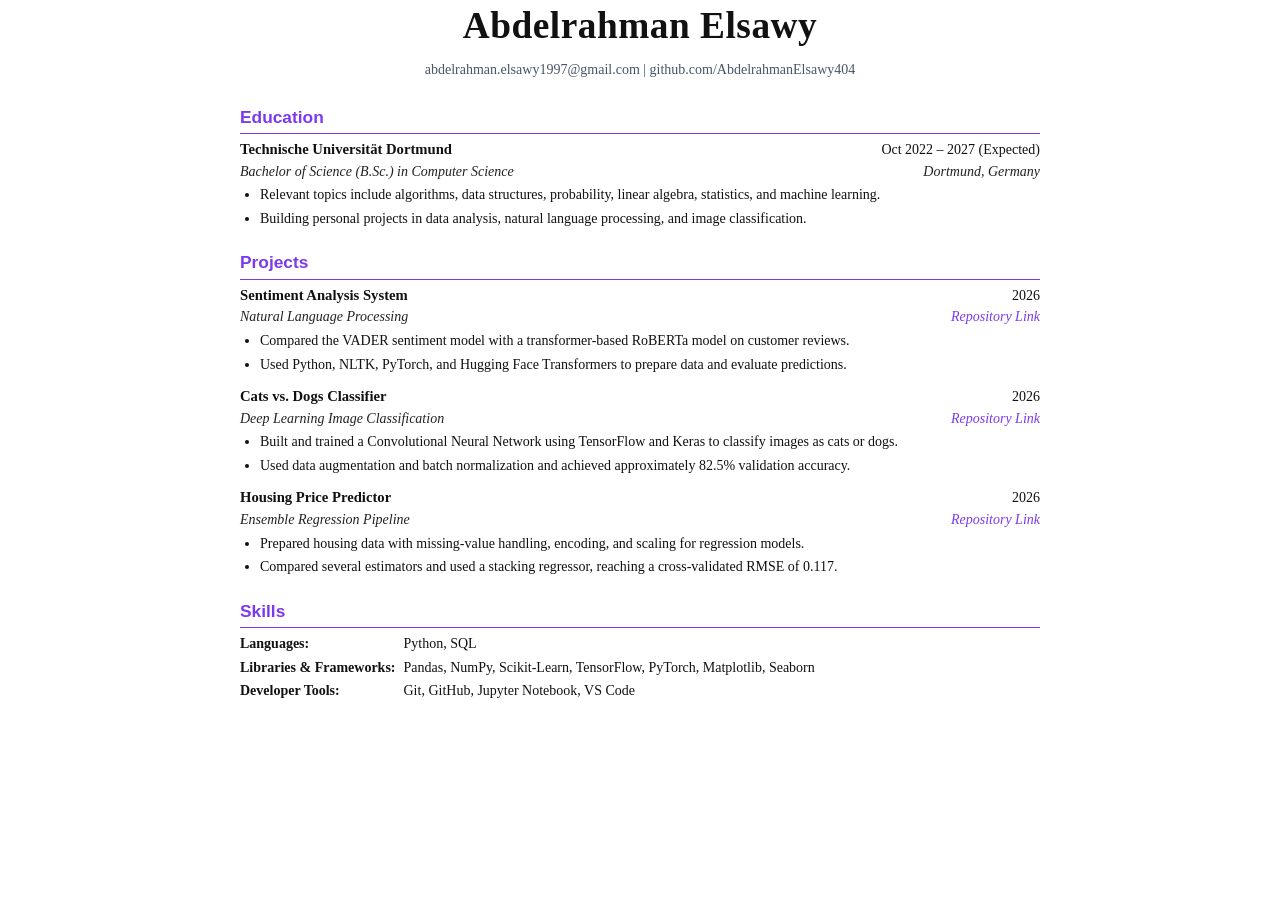
==== resume.html @ c59b810e "Publish portfolio" ====
<!DOCTYPE html>
<html lang="en">
<head>
    <meta charset="UTF-8">
    <meta name="viewport" content="width=device-width, initial-scale=1.0">
    <title>Abdelrahman Elsawy - Resume</title>
    <style>
        @page {
            size: A4;
            margin: 20mm 20mm 20mm 20mm;
        }
        
        body {
            font-family: 'Times New Roman', Times, Georgia, serif;
            color: #111111;
            line-height: 1.4;
            margin: 0;
            padding: 0;
            font-size: 11pt;
            background-color: #ffffff;
        }

        a {
            color: rgb(124, 58, 237);
            text-decoration: none;
        }

        a:hover {
            text-decoration: underline;
        }

        .container {
            max-width: 800px;
            margin: 0 auto;
            padding: 0 10px;
        }

        /* Header section */
        header {
            text-align: center;
            margin-bottom: 25px;
        }

        h1 {
            font-size: 28pt;
            font-weight: bold;
            margin: 0 0 8px 0;
            letter-spacing: 0.5px;
        }

        .contact-info {
            font-size: 10.5pt;
            color: #475569;
            margin: 0;
        }

        .contact-info a {
            color: #475569;
            text-decoration: none;
            transition: color 0.15s ease;
        }

        .contact-info a:hover {
            color: rgb(124, 58, 237);
            text-decoration: underline;
        }

        /* Section Headings */
        section {
            margin-bottom: 22px;
        }

        h2 {
            font-size: 13pt;
            color: rgb(124, 58, 237); /* Accent Purple */
            font-weight: bold;
            margin: 0 0 5px 0;
            padding-bottom: 4px;
            border-bottom: 1px solid rgb(124, 58, 237);
            font-family: -apple-system, BlinkMacSystemFont, "Segoe UI", Roboto, Helvetica, Arial, sans-serif;
            text-transform: capitalize;
        }

        /* CV Item list layout */
        .cv-item {
            margin-bottom: 12px;
        }

        .cv-item-header {
            display: flex;
            justify-content: space-between;
            align-items: baseline;
            font-weight: bold;
            font-size: 11pt;
            margin-bottom: 2px;
        }

        .cv-item-sub {
            display: flex;
            justify-content: space-between;
            align-items: baseline;
            font-style: italic;
            color: #222222;
            font-size: 10.5pt;
            margin-bottom: 4px;
        }

        .cv-item-title {
            font-weight: bold;
        }

        .cv-item-date, .cv-item-location {
            font-weight: normal;
            font-size: 10.5pt;
            text-align: right;
        }

        /* Lists */
        ul {
            margin: 0 0 0 20px;
            padding: 0;
            list-style-type: disc;
        }

        li {
            margin-bottom: 4px;
            font-size: 10.5pt;
            text-align: justify;
        }

        /* Skills layout */
        .skills-list {
            margin-top: 6px;
            font-size: 10.5pt;
        }

        .skills-list p {
            margin: 4px 0;
        }

        .skills-list strong {
            font-size: 10.5pt;
            color: #111111;
            display: inline-block;
            width: 160px;
        }

        /* Print optimization */
        @media print {
            body {
                background-color: transparent;
                -webkit-print-color-adjust: exact;
                print-color-adjust: exact;
            }
            .container {
                width: 100%;
                padding: 0;
            }
        }
    </style>
</head>
<body>
    <div class="container">
        
        <!-- Header -->
        <header>
            <h1>Abdelrahman Elsawy</h1>
            <p class="contact-info">
                <a href="mailto:abdelrahman.elsawy1997@gmail.com">abdelrahman.elsawy1997@gmail.com</a> | 
                <a href="https://github.com/AbdelrahmanElsawy404" target="_blank" rel="noopener noreferrer">github.com/AbdelrahmanElsawy404</a>
            </p>
        </header>

        <!-- Education -->
        <section>
            <h2>Education</h2>
            <div class="cv-item">
                <div class="cv-item-header">
                    <span class="cv-item-title">Technische Universität Dortmund</span>
                    <span class="cv-item-date">Oct 2022 &ndash; 2027 (Expected)</span>
                </div>
                <div class="cv-item-sub">
                    <span>Bachelor of Science (B.Sc.) in Computer Science</span>
                    <span class="cv-item-location">Dortmund, Germany</span>
                </div>
                <ul>
                    <li>Relevant topics include algorithms, data structures, probability, linear algebra, statistics, and machine learning.</li>
                    <li>Building personal projects in data analysis, natural language processing, and image classification.</li>
                </ul>
            </div>
        </section>

        <!-- Projects / Research Experience -->
        <section>
            <h2>Projects</h2>

            <!-- Sentiment Analysis System -->
            <div class="cv-item">
                <div class="cv-item-header">
                    <span class="cv-item-title">Sentiment Analysis System</span>
                    <span class="cv-item-date">2026</span>
                </div>
                <div class="cv-item-sub">
                    <span>Natural Language Processing</span>
                    <span class="cv-item-location"><a href="https://github.com/AbdelrahmanElsawy404/Sentiment-Analysis-System" target="_blank" rel="noopener noreferrer">Repository Link</a></span>
                </div>
                <ul>
                    <li>Compared the VADER sentiment model with a transformer-based RoBERTa model on customer reviews.</li>
                    <li>Used Python, NLTK, PyTorch, and Hugging Face Transformers to prepare data and evaluate predictions.</li>
                </ul>
            </div>

            <!-- Cats vs. Dogs Classifier -->
            <div class="cv-item">
                <div class="cv-item-header">
                    <span class="cv-item-title">Cats vs. Dogs Classifier</span>
                    <span class="cv-item-date">2026</span>
                </div>
                <div class="cv-item-sub">
                    <span>Deep Learning Image Classification</span>
                    <span class="cv-item-location"><a href="https://github.com/AbdelrahmanElsawy404/Image-Classification" target="_blank" rel="noopener noreferrer">Repository Link</a></span>
                </div>
                <ul>
                    <li>Built and trained a Convolutional Neural Network using TensorFlow and Keras to classify images as cats or dogs.</li>
                    <li>Used data augmentation and batch normalization and achieved approximately 82.5% validation accuracy.</li>
                </ul>
            </div>

            <!-- Housing Price Predictor -->
            <div class="cv-item">
                <div class="cv-item-header">
                    <span class="cv-item-title">Housing Price Predictor</span>
                    <span class="cv-item-date">2026</span>
                </div>
                <div class="cv-item-sub">
                    <span>Ensemble Regression Pipeline</span>
                    <span class="cv-item-location"><a href="https://github.com/AbdelrahmanElsawy404/Housing-Price-Predictor" target="_blank" rel="noopener noreferrer">Repository Link</a></span>
                </div>
                <ul>
                    <li>Prepared housing data with missing-value handling, encoding, and scaling for regression models.</li>
                    <li>Compared several estimators and used a stacking regressor, reaching a cross-validated RMSE of 0.117.</li>
                </ul>
            </div>
        </section>

        <!-- Skills -->
        <section>
            <h2>Skills</h2>
            <div class="skills-list">
                <p><strong>Languages:</strong> Python, SQL</p>
                <p><strong>Libraries & Frameworks:</strong> Pandas, NumPy, Scikit-Learn, TensorFlow, PyTorch, Matplotlib, Seaborn</p>
                <p><strong>Developer Tools:</strong> Git, GitHub, Jupyter Notebook, VS Code</p>
            </div>
        </section>

    </div>
</body>
</html>
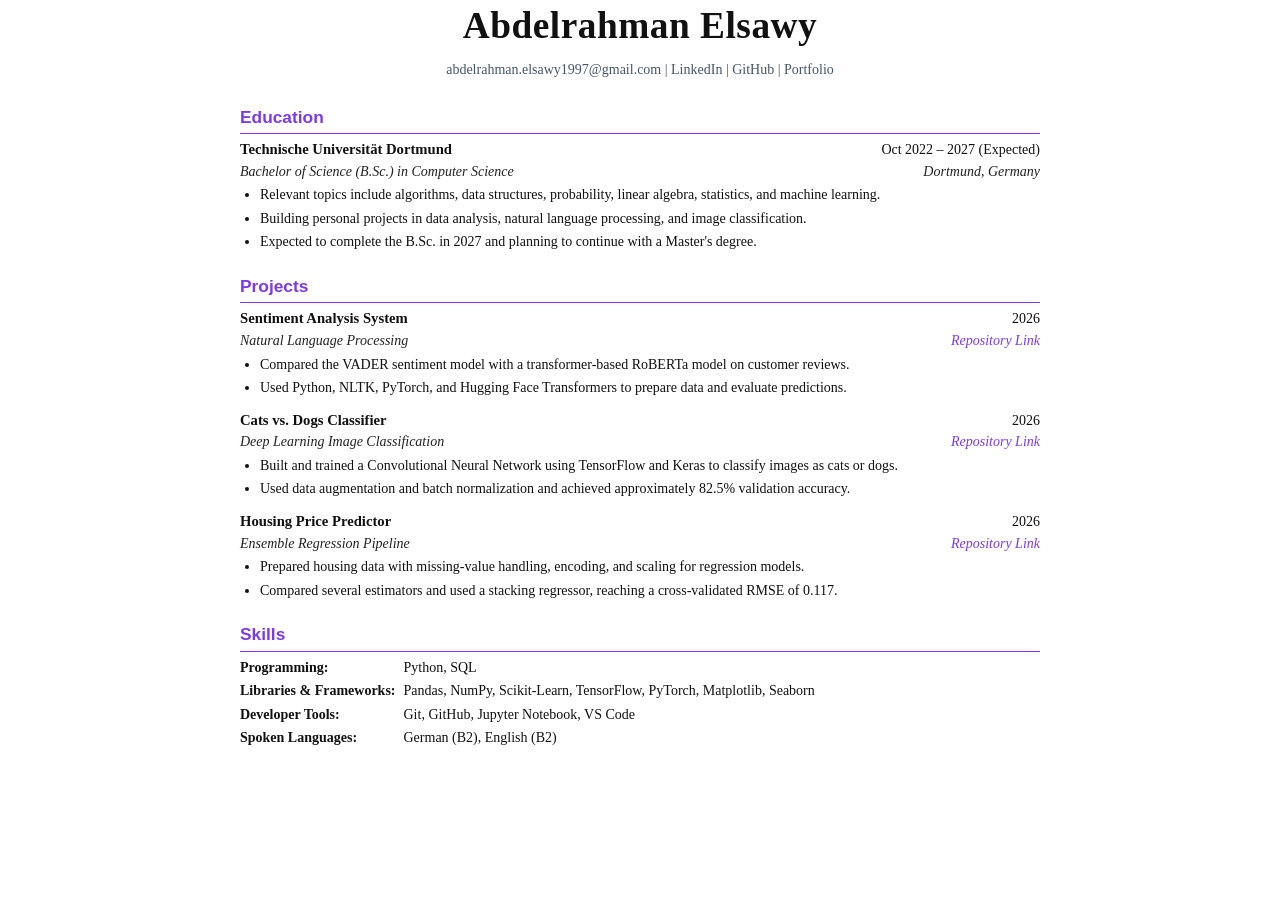
==== commit 1403406a: "Update resume" ====
--- a/resume.html
+++ b/resume.html
@@ -167,7 +167,9 @@
             <h1>Abdelrahman Elsawy</h1>
             <p class="contact-info">
                 <a href="mailto:abdelrahman.elsawy1997@gmail.com">abdelrahman.elsawy1997@gmail.com</a> | 
-                <a href="https://github.com/AbdelrahmanElsawy404" target="_blank" rel="noopener noreferrer">github.com/AbdelrahmanElsawy404</a>
+                <a href="https://www.linkedin.com/in/abdelrahman-elsawy-053952407" target="_blank" rel="noopener noreferrer">LinkedIn</a> |
+                <a href="https://github.com/AbdelrahmanElsawy404" target="_blank" rel="noopener noreferrer">GitHub</a> |
+                <a href="https://abdelrahman-portfolio-bla.pages.dev" target="_blank" rel="noopener noreferrer">Portfolio</a>
             </p>
         </header>
 
@@ -186,6 +188,7 @@
                 <ul>
                     <li>Relevant topics include algorithms, data structures, probability, linear algebra, statistics, and machine learning.</li>
                     <li>Building personal projects in data analysis, natural language processing, and image classification.</li>
+                    <li>Expected to complete the B.Sc. in 2027 and planning to continue with a Master's degree.</li>
                 </ul>
             </div>
         </section>
@@ -247,9 +250,10 @@
         <section>
             <h2>Skills</h2>
             <div class="skills-list">
-                <p><strong>Languages:</strong> Python, SQL</p>
+                <p><strong>Programming:</strong> Python, SQL</p>
                 <p><strong>Libraries & Frameworks:</strong> Pandas, NumPy, Scikit-Learn, TensorFlow, PyTorch, Matplotlib, Seaborn</p>
                 <p><strong>Developer Tools:</strong> Git, GitHub, Jupyter Notebook, VS Code</p>
+                <p><strong>Spoken Languages:</strong> German (B2), English (B2)</p>
             </div>
         </section>
 
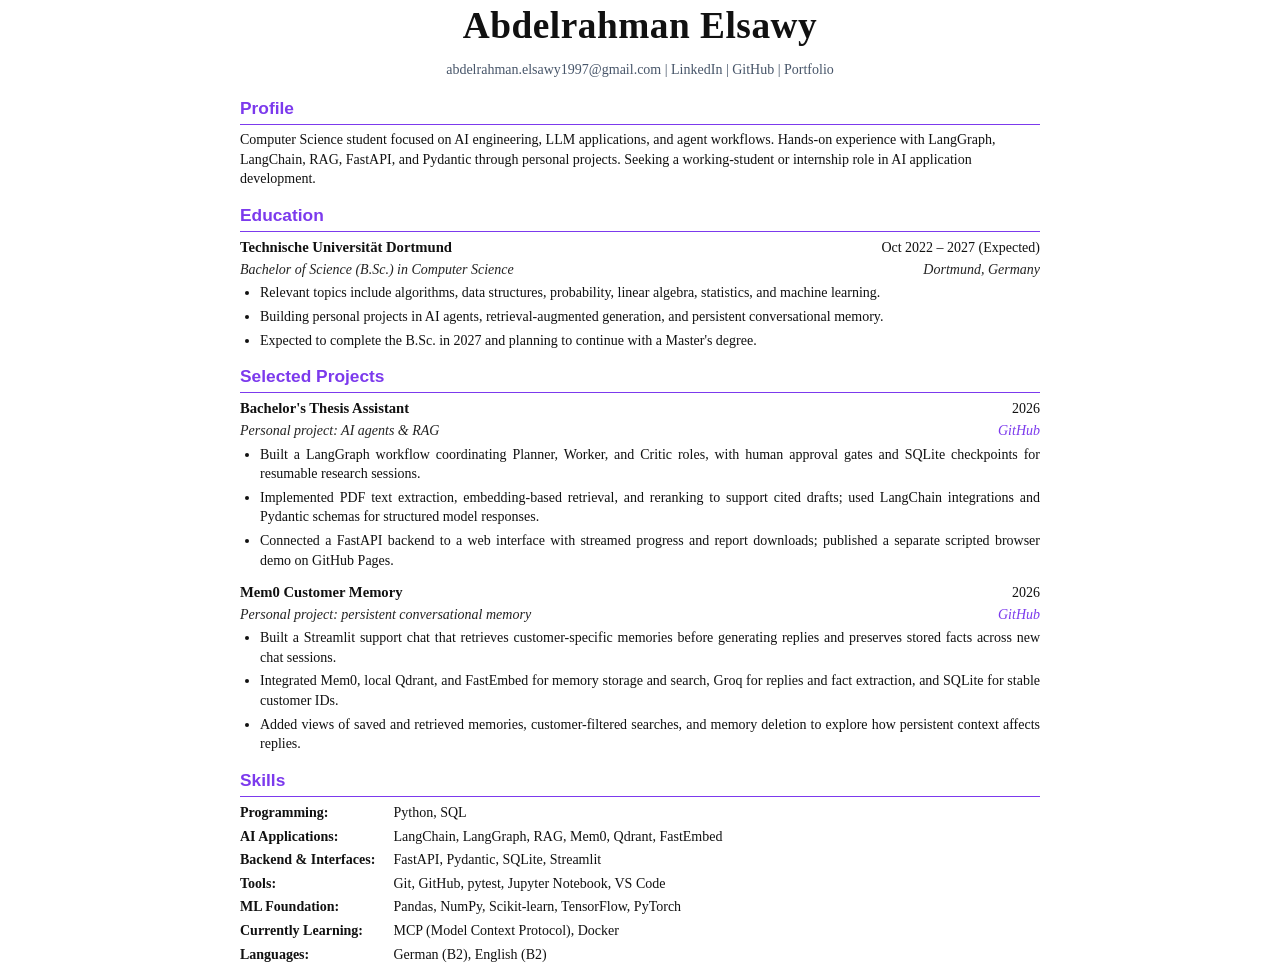
==== commit 1227c45b: "Focus portfolio and resume on AI agents and RAG applications" ====
--- a/resume.html
+++ b/resume.html
@@ -7,7 +7,7 @@
     <style>
         @page {
             size: A4;
-            margin: 20mm 20mm 20mm 20mm;
+            margin: 16mm 18mm;
         }
         
         body {
@@ -38,7 +38,7 @@
         /* Header section */
         header {
             text-align: center;
-            margin-bottom: 25px;
+            margin-bottom: 16px;
         }
 
         h1 {
@@ -67,7 +67,7 @@
 
         /* Section Headings */
         section {
-            margin-bottom: 22px;
+            margin-bottom: 14px;
         }
 
         h2 {
@@ -142,9 +142,11 @@
             font-size: 10.5pt;
             color: #111111;
             display: inline-block;
-            width: 160px;
-        }
-
+            min-width: 150px;
+        }
+
+        section > p { margin: 5px 0; font-size: 10.5pt; }
+        .cv-item { break-inside: avoid; }
         /* Print optimization */
         @media print {
             body {
@@ -167,11 +169,16 @@
             <h1>Abdelrahman Elsawy</h1>
             <p class="contact-info">
                 <a href="mailto:abdelrahman.elsawy1997@gmail.com">abdelrahman.elsawy1997@gmail.com</a> | 
-                <a href="https://www.linkedin.com/in/abdelrahman-elsawy-053952407" target="_blank" rel="noopener noreferrer">LinkedIn</a> |
+                <a href="https://www.linkedin.com/in/abdelrahman-elsawy-053952407/" target="_blank" rel="noopener noreferrer">LinkedIn</a> |
                 <a href="https://github.com/AbdelrahmanElsawy404" target="_blank" rel="noopener noreferrer">GitHub</a> |
-                <a href="https://abdelrahman-portfolio-bla.pages.dev" target="_blank" rel="noopener noreferrer">Portfolio</a>
+                <a href="https://abdelrahman-portfolio-bla.pages.dev/" target="_blank" rel="noopener noreferrer">Portfolio</a>
             </p>
         </header>
+
+        <section>
+            <h2>Profile</h2>
+            <p>Computer Science student focused on AI engineering, LLM applications, and agent workflows. Hands-on experience with LangGraph, LangChain, RAG, FastAPI, and Pydantic through personal projects. Seeking a working-student or internship role in AI application development.</p>
+        </section>
 
         <!-- Education -->
         <section>
@@ -187,61 +194,30 @@
                 </div>
                 <ul>
                     <li>Relevant topics include algorithms, data structures, probability, linear algebra, statistics, and machine learning.</li>
-                    <li>Building personal projects in data analysis, natural language processing, and image classification.</li>
+                    <li>Building personal projects in AI agents, retrieval-augmented generation, and persistent conversational memory.</li>
                     <li>Expected to complete the B.Sc. in 2027 and planning to continue with a Master's degree.</li>
                 </ul>
             </div>
         </section>
 
-        <!-- Projects / Research Experience -->
-        <section>
-            <h2>Projects</h2>
-
-            <!-- Sentiment Analysis System -->
+        <section>
+            <h2>Selected Projects</h2>
             <div class="cv-item">
-                <div class="cv-item-header">
-                    <span class="cv-item-title">Sentiment Analysis System</span>
-                    <span class="cv-item-date">2026</span>
-                </div>
-                <div class="cv-item-sub">
-                    <span>Natural Language Processing</span>
-                    <span class="cv-item-location"><a href="https://github.com/AbdelrahmanElsawy404/Sentiment-Analysis-System" target="_blank" rel="noopener noreferrer">Repository Link</a></span>
-                </div>
+                <div class="cv-item-header"><span>Bachelor's Thesis Assistant</span><span class="cv-item-date">2026</span></div>
+                <div class="cv-item-sub"><span>Personal project: AI agents &amp; RAG</span><a href="https://github.com/AbdelrahmanElsawy404/Bachelors-Thesis-Assistant">GitHub</a></div>
                 <ul>
-                    <li>Compared the VADER sentiment model with a transformer-based RoBERTa model on customer reviews.</li>
-                    <li>Used Python, NLTK, PyTorch, and Hugging Face Transformers to prepare data and evaluate predictions.</li>
+                    <li>Built a LangGraph workflow coordinating Planner, Worker, and Critic roles, with human approval gates and SQLite checkpoints for resumable research sessions.</li>
+                    <li>Implemented PDF text extraction, embedding-based retrieval, and reranking to support cited drafts; used LangChain integrations and Pydantic schemas for structured model responses.</li>
+                    <li>Connected a FastAPI backend to a web interface with streamed progress and report downloads; published a separate scripted browser demo on GitHub Pages.</li>
                 </ul>
             </div>
-
-            <!-- Cats vs. Dogs Classifier -->
             <div class="cv-item">
-                <div class="cv-item-header">
-                    <span class="cv-item-title">Cats vs. Dogs Classifier</span>
-                    <span class="cv-item-date">2026</span>
-                </div>
-                <div class="cv-item-sub">
-                    <span>Deep Learning Image Classification</span>
-                    <span class="cv-item-location"><a href="https://github.com/AbdelrahmanElsawy404/Image-Classification" target="_blank" rel="noopener noreferrer">Repository Link</a></span>
-                </div>
+                <div class="cv-item-header"><span>Mem0 Customer Memory</span><span class="cv-item-date">2026</span></div>
+                <div class="cv-item-sub"><span>Personal project: persistent conversational memory</span><a href="https://github.com/AbdelrahmanElsawy404/mem0-customer-memory">GitHub</a></div>
                 <ul>
-                    <li>Built and trained a Convolutional Neural Network using TensorFlow and Keras to classify images as cats or dogs.</li>
-                    <li>Used data augmentation and batch normalization and achieved approximately 82.5% validation accuracy.</li>
-                </ul>
-            </div>
-
-            <!-- Housing Price Predictor -->
-            <div class="cv-item">
-                <div class="cv-item-header">
-                    <span class="cv-item-title">Housing Price Predictor</span>
-                    <span class="cv-item-date">2026</span>
-                </div>
-                <div class="cv-item-sub">
-                    <span>Ensemble Regression Pipeline</span>
-                    <span class="cv-item-location"><a href="https://github.com/AbdelrahmanElsawy404/Housing-Price-Predictor" target="_blank" rel="noopener noreferrer">Repository Link</a></span>
-                </div>
-                <ul>
-                    <li>Prepared housing data with missing-value handling, encoding, and scaling for regression models.</li>
-                    <li>Compared several estimators and used a stacking regressor, reaching a cross-validated RMSE of 0.117.</li>
+                    <li>Built a Streamlit support chat that retrieves customer-specific memories before generating replies and preserves stored facts across new chat sessions.</li>
+                    <li>Integrated Mem0, local Qdrant, and FastEmbed for memory storage and search, Groq for replies and fact extraction, and SQLite for stable customer IDs.</li>
+                    <li>Added views of saved and retrieved memories, customer-filtered searches, and memory deletion to explore how persistent context affects replies.</li>
                 </ul>
             </div>
         </section>
@@ -251,9 +227,12 @@
             <h2>Skills</h2>
             <div class="skills-list">
                 <p><strong>Programming:</strong> Python, SQL</p>
-                <p><strong>Libraries & Frameworks:</strong> Pandas, NumPy, Scikit-Learn, TensorFlow, PyTorch, Matplotlib, Seaborn</p>
-                <p><strong>Developer Tools:</strong> Git, GitHub, Jupyter Notebook, VS Code</p>
-                <p><strong>Spoken Languages:</strong> German (B2), English (B2)</p>
+                <p><strong>AI Applications:</strong> LangChain, LangGraph, RAG, Mem0, Qdrant, FastEmbed</p>
+                <p><strong>Backend &amp; Interfaces:</strong> FastAPI, Pydantic, SQLite, Streamlit</p>
+                <p><strong>Tools:</strong> Git, GitHub, pytest, Jupyter Notebook, VS Code</p>
+                <p><strong>ML Foundation:</strong> Pandas, NumPy, Scikit-learn, TensorFlow, PyTorch</p>
+                <p><strong>Currently Learning:</strong> MCP (Model Context Protocol), Docker</p>
+                <p><strong>Languages:</strong> German (B2), English (B2)</p>
             </div>
         </section>
 
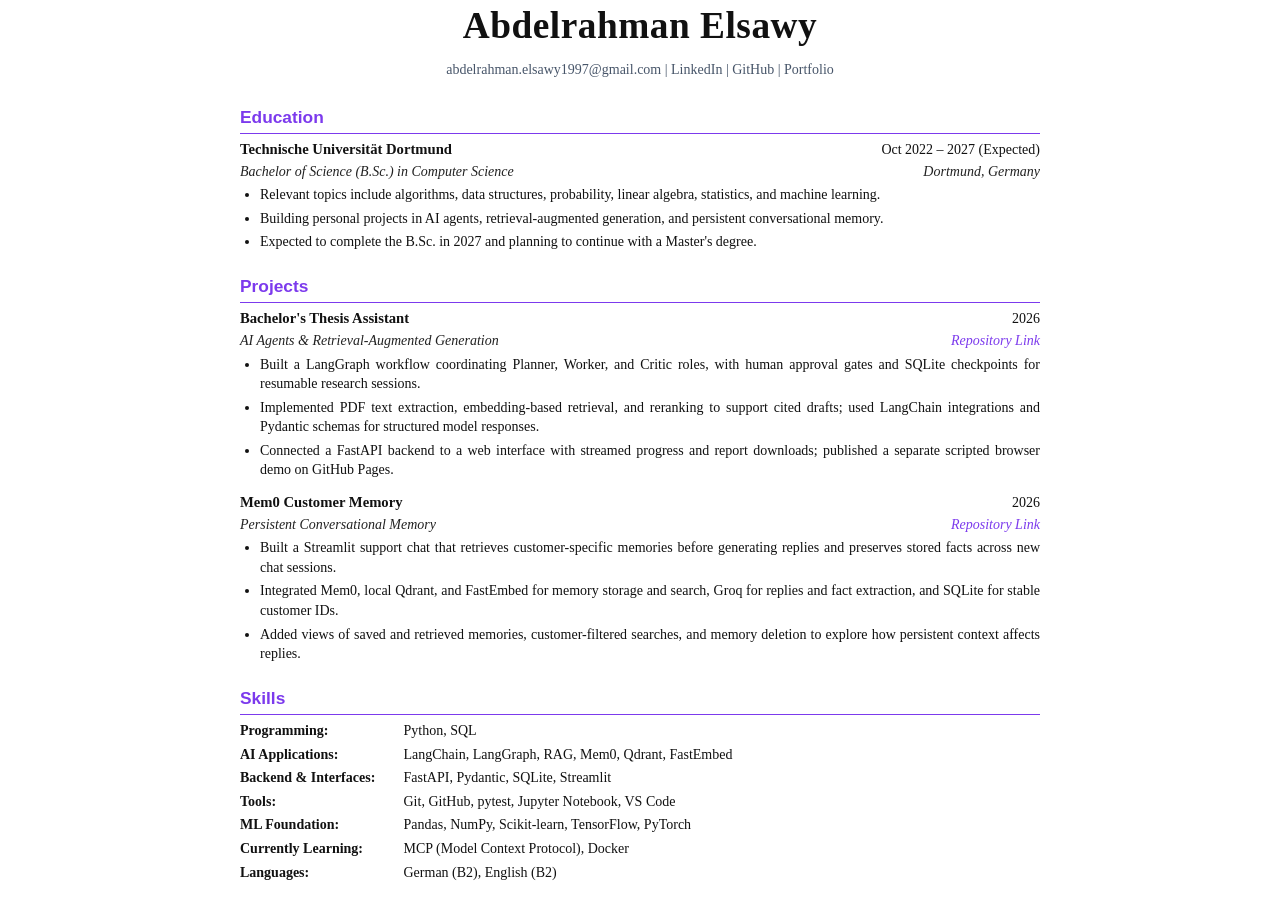
==== commit 96596fe1: "Restore original resume structure and typography" ====
--- a/resume.html
+++ b/resume.html
@@ -7,7 +7,7 @@
     <style>
         @page {
             size: A4;
-            margin: 16mm 18mm;
+            margin: 20mm 20mm 20mm 20mm;
         }
         
         body {
@@ -38,7 +38,7 @@
         /* Header section */
         header {
             text-align: center;
-            margin-bottom: 16px;
+            margin-bottom: 25px;
         }
 
         h1 {
@@ -67,7 +67,7 @@
 
         /* Section Headings */
         section {
-            margin-bottom: 14px;
+            margin-bottom: 22px;
         }
 
         h2 {
@@ -142,10 +142,9 @@
             font-size: 10.5pt;
             color: #111111;
             display: inline-block;
-            min-width: 150px;
-        }
-
-        section > p { margin: 5px 0; font-size: 10.5pt; }
+            width: 160px;
+        }
+
         .cv-item { break-inside: avoid; }
         /* Print optimization */
         @media print {
@@ -175,12 +174,7 @@
             </p>
         </header>
 
-        <section>
-            <h2>Profile</h2>
-            <p>Computer Science student focused on AI engineering, LLM applications, and agent workflows. Hands-on experience with LangGraph, LangChain, RAG, FastAPI, and Pydantic through personal projects. Seeking a working-student or internship role in AI application development.</p>
-        </section>
-
-        <!-- Education -->
+<!-- Education -->
         <section>
             <h2>Education</h2>
             <div class="cv-item">
@@ -201,10 +195,10 @@
         </section>
 
         <section>
-            <h2>Selected Projects</h2>
+            <h2>Projects</h2>
             <div class="cv-item">
                 <div class="cv-item-header"><span>Bachelor's Thesis Assistant</span><span class="cv-item-date">2026</span></div>
-                <div class="cv-item-sub"><span>Personal project: AI agents &amp; RAG</span><a href="https://github.com/AbdelrahmanElsawy404/Bachelors-Thesis-Assistant">GitHub</a></div>
+                <div class="cv-item-sub"><span>AI Agents &amp; Retrieval-Augmented Generation</span><span class="cv-item-location"><a href="https://github.com/AbdelrahmanElsawy404/Bachelors-Thesis-Assistant">Repository Link</a></span></div>
                 <ul>
                     <li>Built a LangGraph workflow coordinating Planner, Worker, and Critic roles, with human approval gates and SQLite checkpoints for resumable research sessions.</li>
                     <li>Implemented PDF text extraction, embedding-based retrieval, and reranking to support cited drafts; used LangChain integrations and Pydantic schemas for structured model responses.</li>
@@ -213,7 +207,7 @@
             </div>
             <div class="cv-item">
                 <div class="cv-item-header"><span>Mem0 Customer Memory</span><span class="cv-item-date">2026</span></div>
-                <div class="cv-item-sub"><span>Personal project: persistent conversational memory</span><a href="https://github.com/AbdelrahmanElsawy404/mem0-customer-memory">GitHub</a></div>
+                <div class="cv-item-sub"><span>Persistent Conversational Memory</span><span class="cv-item-location"><a href="https://github.com/AbdelrahmanElsawy404/mem0-customer-memory">Repository Link</a></span></div>
                 <ul>
                     <li>Built a Streamlit support chat that retrieves customer-specific memories before generating replies and preserves stored facts across new chat sessions.</li>
                     <li>Integrated Mem0, local Qdrant, and FastEmbed for memory storage and search, Groq for replies and fact extraction, and SQLite for stable customer IDs.</li>
